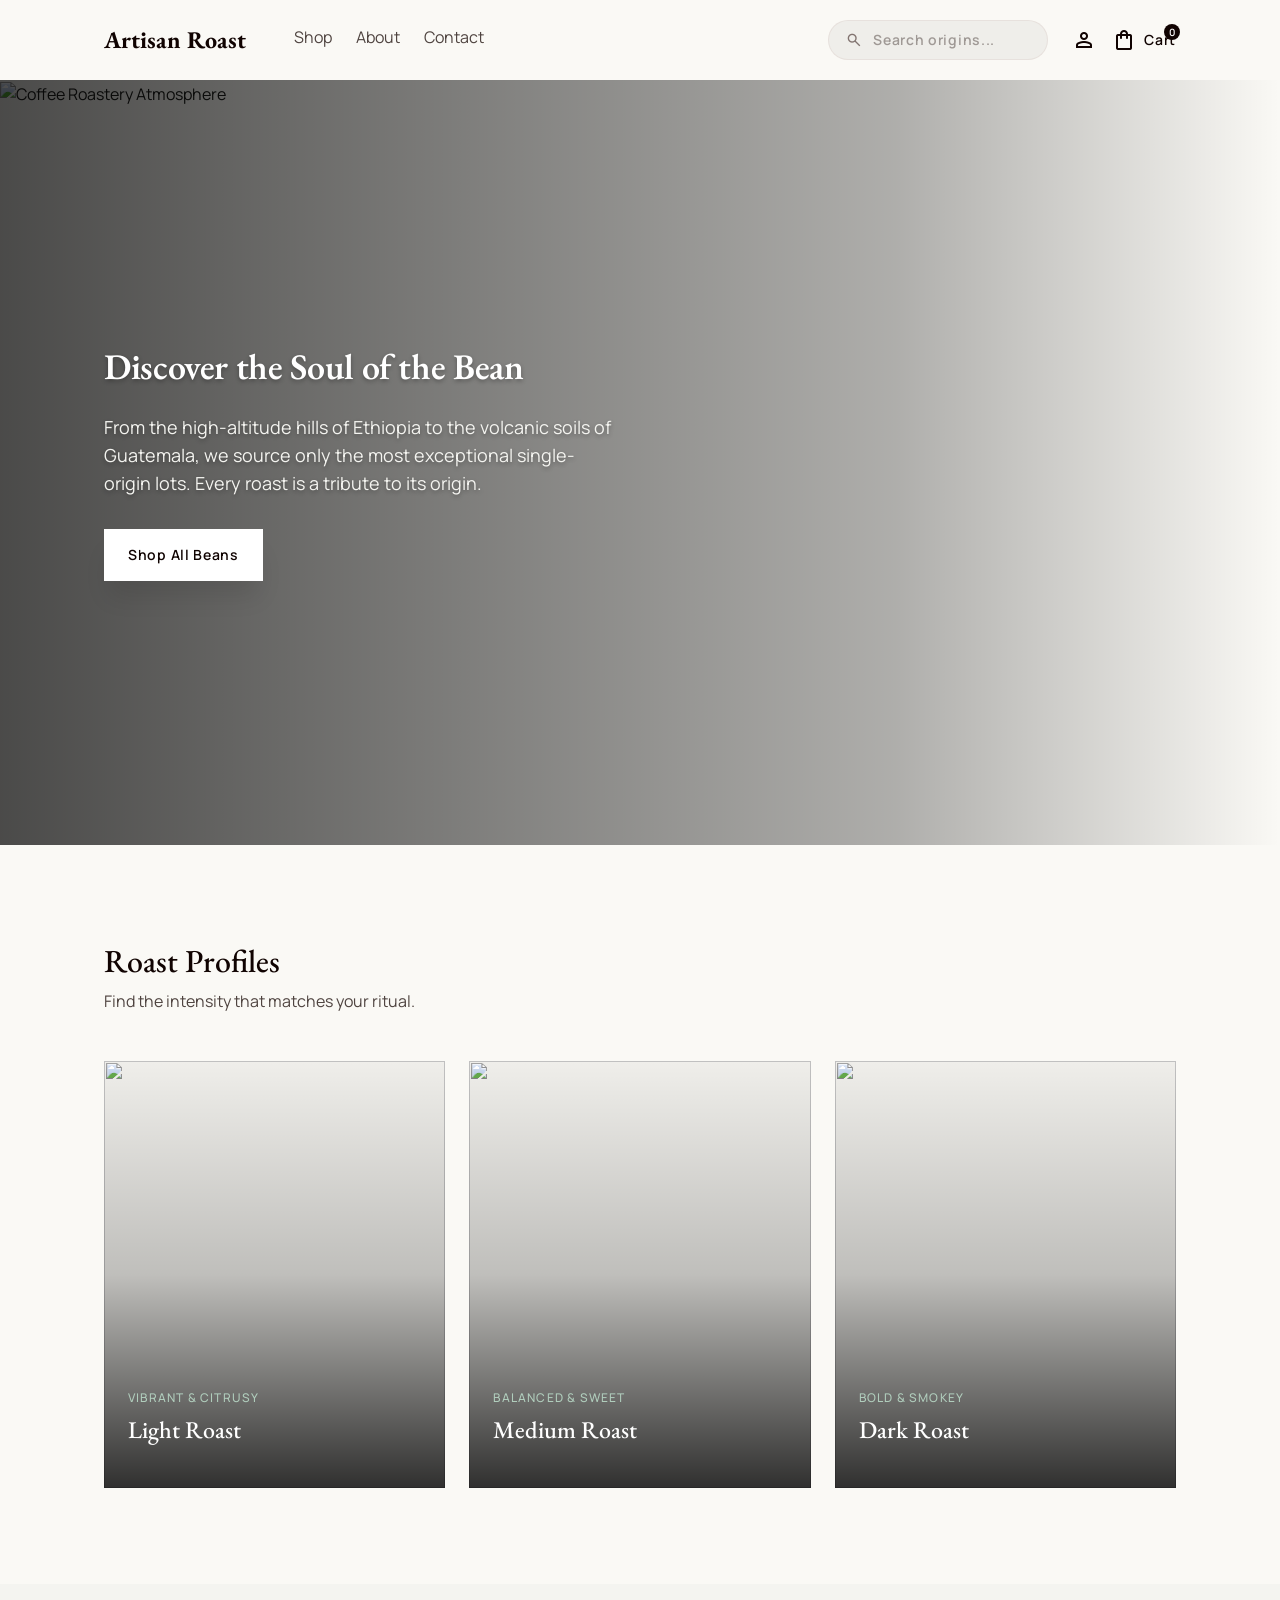
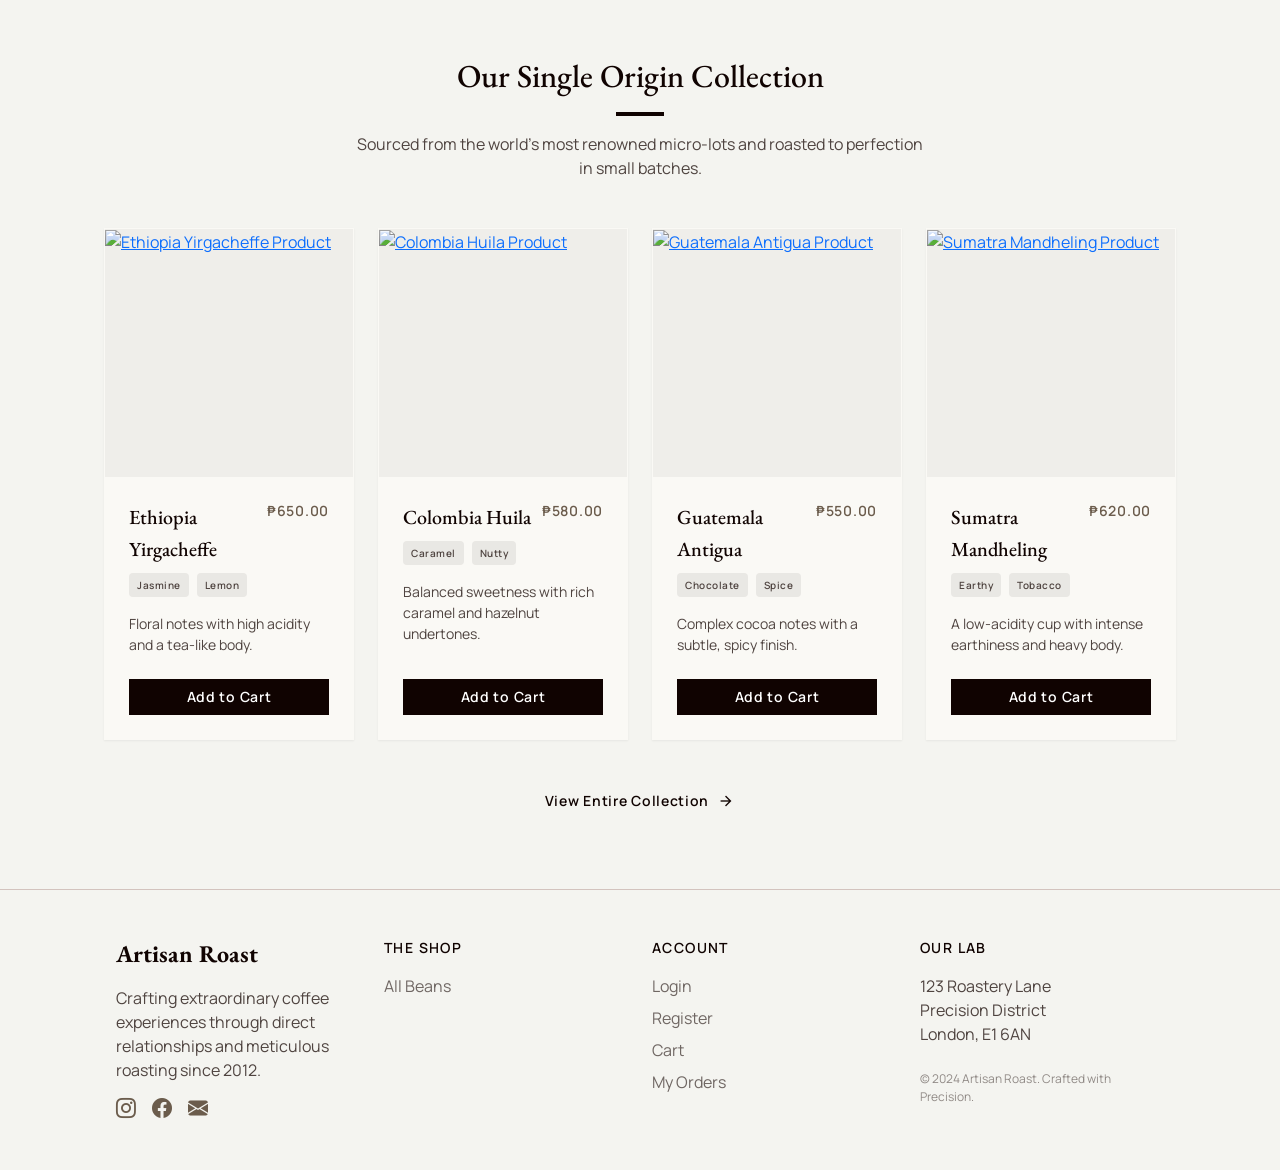
==== index.html @ 10167317 "first commit" ====
<!DOCTYPE html>
<html lang="en">

<head>
    <meta charset="utf-8" />
    <meta content="width=device-width, initial-scale=1.0" name="viewport" />
    <title>Artisan Roast | Single-Origin Precision</title>
    <!-- Bootstrap 5 -->
    <link href="https://cdn.jsdelivr.net/npm/bootstrap@5.3.3/dist/css/bootstrap.min.css" rel="stylesheet" />
    <link href="https://fonts.googleapis.com/css2?family=EB+Garamond:ital,wght@0,400..800;1,400..800&amp;family=Manrope:wght@200..800&amp;display=swap" rel="stylesheet" />
    <link href="https://fonts.googleapis.com/css2?family=Material+Symbols+Outlined:wght,FILL@100..700,0..1&amp;display=swap" rel="stylesheet" />
    <link href="https://cdn.jsdelivr.net/npm/bootstrap-icons@1.11.3/font/bootstrap-icons.min.css" rel="stylesheet" />
    <link href="index.css" rel="stylesheet" />
</head>

<body>
    <!-- TopNavBar (MVP: Shop + search + account + cart) -->
    <header id="top-nav" class="w-100">
        <nav class="d-flex justify-content-between align-items-center w-100 px-margin container-max nav-height">
            <div class="d-flex align-items-center gap-5">
                <a class="font-headline-sm fw-bold text-primary-c text-decoration-none" href="#hero">Artisan Roast</a>
                <div class="d-none d-md-flex gap-4 align-items-center">
                    <a class="nav-link-ar" href="/shop">Shop</a>
                    <a class="nav-link-ar" href="/about">About</a>
                    <a class="nav-link-ar" href="#footer">Contact</a>
                </div>
            </div>
            <div class="d-flex align-items-center gap-4">
                <form class="d-none d-md-flex align-items-center px-3 py-2 search-pill" action="/shop" method="get">
                    <span class="material-symbols-outlined text-outline icon-18">search</span>
                    <input class="font-label-md ms-2" name="q" placeholder="Search origins..." type="text" />
                </form>
                <div class="d-flex align-items-center gap-3">
                    <a class="btn p-0 border-0 material-symbols-outlined text-primary-c text-decoration-none" href="/login" aria-label="Account">person</a>
                    <a class="btn p-0 border-0 position-relative d-flex align-items-center gap-2 font-label-md text-primary-c text-decoration-none" href="/cart">
                        <span class="material-symbols-outlined">shopping_bag</span>
                        <span class="d-none d-sm-inline">Cart</span>
                        <span class="cart-badge">0</span>
                    </a>
                </div>
            </div>
        </nav>
    </header>
    <main>
        <!-- Hero Section -->
        <section class="hero" id="hero">
            <div class="hero-img">
                <img alt="Coffee Roastery Atmosphere" src="https://lh3.googleusercontent.com/aida-public/[base64]" />
                <div class="hero-overlay"></div>
            </div>
            <div class="position-relative px-margin container-max w-100 z-10">
                <div class="d-flex flex-column gap-4 maxw-42">
                    <!-- <span class="badge-pill align-self-start px-3 py-1 font-label-sm">Ethically Sourced &amp; Artfully Roasted</span> -->
                    <h1 class="font-display-lg display-mobile-md text-white hero-shadow mb-0">Discover the Soul of the Bean</h1>
                    <p class="font-body-lg text-surface-low mb-0 maxw-32 hero-shadow">
                        From the high-altitude hills of Ethiopia to the volcanic soils of Guatemala, we source only the most exceptional single-origin lots. Every roast is a tribute to its origin.
                    </p>
                    <div class="pt-2 d-flex gap-3">
                        <a class="btn-ar-light px-4 py-3 font-label-md text-decoration-none" href="/shop">Shop All Beans</a>
                    </div>
                </div>
            </div>
        </section>
        <!-- Roast Profiles (static grid; cards link to the Shop filtered by roast) -->
        <section class="py-5 my-5 bg-background px-margin container-max">
            <div class="mb-5">
                <h2 class="font-headline-md text-primary-c mb-0">Roast Profiles</h2>
                <p class="text-on-surface-variant font-body-md mt-2 mb-0">Find the intensity that matches your ritual.</p>
            </div>
            <div class="row gx-gutter g-4">
                <!-- Light Roast -->
                <div class="col-12 col-md-4">
                    <a class="cat-card text-decoration-none d-block" href="/shop?roast=light">
                        <div class="cat-img">
                            <img data-alt="A macro close-up of light brown roasted coffee beans with a smooth matte texture." src="https://lh3.googleusercontent.com/aida-public/[base64]" />
                        </div>
                        <div class="cat-overlay"></div>
                        <div class="position-absolute bottom-0 start-0 p-4 w-100">
                            <span class="text-tertiary-fixed-dim font-label-sm uppercase-wide d-block mb-2">Vibrant &amp; Citrusy</span>
                            <h3 class="text-white font-headline-sm mb-3">Light Roast</h3>
                            <div class="cat-underline"></div>
                        </div>
                    </a>
                </div>
                <!-- Medium Roast -->
                <div class="col-12 col-md-4">
                    <a class="cat-card text-decoration-none d-block" href="/shop?roast=medium">
                        <div class="cat-img">
                            <img data-alt="Medium-dark coffee beans piled elegantly in a ceramic bowl." src="https://lh3.googleusercontent.com/aida-public/[base64]" />
                        </div>
                        <div class="cat-overlay"></div>
                        <div class="position-absolute bottom-0 start-0 p-4 w-100">
                            <span class="text-tertiary-fixed-dim font-label-sm uppercase-wide d-block mb-2">Balanced &amp; Sweet</span>
                            <h3 class="text-white font-headline-sm mb-3">Medium Roast</h3>
                            <div class="cat-underline"></div>
                        </div>
                    </a>
                </div>
                <!-- Dark Roast -->
                <div class="col-12 col-md-4">
                    <a class="cat-card text-decoration-none d-block" href="/shop?roast=dark">
                        <div class="cat-img">
                            <img data-alt="Deep dark, oily coffee beans in a professional metal scoop." src="https://lh3.googleusercontent.com/aida-public/[base64]" />
                        </div>
                        <div class="cat-overlay"></div>
                        <div class="position-absolute bottom-0 start-0 p-4 w-100">
                            <span class="text-tertiary-fixed-dim font-label-sm uppercase-wide d-block mb-2">Bold &amp; Smokey</span>
                            <h3 class="text-white font-headline-sm mb-3">Dark Roast</h3>
                            <div class="cat-underline"></div>
                        </div>
                    </a>
                </div>
            </div>
        </section>
        <!-- Featured Products Section -->
        <section class="py-5 bg-surface-container-low">
            <div class="px-margin container-max py-4">
                <div class="text-center mb-5">
                    <h2 class="font-headline-md text-primary-c">Our Single Origin Collection</h2>
                    <div class="mx-auto my-3 divider-accent"></div>
                    <p class="mx-auto text-on-surface-variant font-body-md maxw-36">Sourced from the world's most renowned micro-lots and roasted to perfection in small batches.</p>
                </div>
                <div class="row gx-gutter g-4">
                    <!-- Card 1 -->
                    <div class="col-12 col-sm-6 col-lg-3">
                        <div class="product-card">
                            <a class="product-img d-block" href="/product/ethiopia-yirgacheffe">
                                <img alt="Ethiopia Yirgacheffe Product" src="https://lh3.googleusercontent.com/aida-public/[base64]" />
                                <!-- <div class="position-absolute top-0 start-0 m-3">
                                    <span class="bg-tertiary-fixed text-on-tertiary-fixed font-label-sm badge-tag px-3 py-1">New Release</span>
                                </div> -->
                            </a>
                            <div class="p-4 d-flex flex-column flex-grow-1">
                                <div class="d-flex justify-content-between align-items-start mb-2">
                                    <h3 class="font-headline-sm text-primary-c mb-0 product-title">Ethiopia Yirgacheffe</h3>
                                    <span class="font-label-md text-secondary-c">₱650.00</span>
                                </div>
                                <div class="d-flex gap-2 mb-3">
                                    <span class="chip font-label-md">Jasmine</span>
                                    <span class="chip font-label-md">Lemon</span>
                                </div>
                                <p class="small text-on-surface-variant mb-4 flex-grow-1">Floral notes with high acidity and a tea-like body.</p>
                                <button class="btn-ar-primary w-100 py-2 font-label-md">Add to Cart</button>
                            </div>
                        </div>
                    </div>
                    <!-- Card 2 -->
                    <div class="col-12 col-sm-6 col-lg-3">
                        <div class="product-card">
                            <a class="product-img d-block" href="/product/colombia-huila">
                                <img alt="Colombia Huila Product" src="https://lh3.googleusercontent.com/aida-public/[base64]" />
                            </a>
                            <div class="p-4 d-flex flex-column flex-grow-1">
                                <div class="d-flex justify-content-between align-items-start mb-2">
                                    <h3 class="font-headline-sm text-primary-c mb-0 product-title">Colombia Huila</h3>
                                    <span class="font-label-md text-secondary-c">₱580.00</span>
                                </div>
                                <div class="d-flex gap-2 mb-3">
                                    <span class="chip font-label-md">Caramel</span>
                                    <span class="chip font-label-md">Nutty</span>
                                </div>
                                <p class="small text-on-surface-variant mb-4 flex-grow-1">Balanced sweetness with rich caramel and hazelnut undertones.</p>
                                <button class="btn-ar-primary w-100 py-2 font-label-md">Add to Cart</button>
                            </div>
                        </div>
                    </div>
                    <!-- Card 3 -->
                    <div class="col-12 col-sm-6 col-lg-3">
                        <div class="product-card">
                            <a class="product-img d-block" href="/product/guatemala-antigua">
                                <img alt="Guatemala Antigua Product" src="https://lh3.googleusercontent.com/aida-public/[base64]" />
                            </a>
                            <div class="p-4 d-flex flex-column flex-grow-1">
                                <div class="d-flex justify-content-between align-items-start mb-2">
                                    <h3 class="font-headline-sm text-primary-c mb-0 product-title">Guatemala Antigua</h3>
                                    <span class="font-label-md text-secondary-c">₱550.00</span>
                                </div>
                                <div class="d-flex gap-2 mb-3">
                                    <span class="chip font-label-md">Chocolate</span>
                                    <span class="chip font-label-md">Spice</span>
                                </div>
                                <p class="small text-on-surface-variant mb-4 flex-grow-1">Complex cocoa notes with a subtle, spicy finish.</p>
                                <button class="btn-ar-primary w-100 py-2 font-label-md">Add to Cart</button>
                            </div>
                        </div>
                    </div>
                    <!-- Card 4 -->
                    <div class="col-12 col-sm-6 col-lg-3">
                        <div class="product-card">
                            <a class="product-img d-block" href="/product/sumatra-mandheling">
                                <img alt="Sumatra Mandheling Product" src="https://lh3.googleusercontent.com/aida-public/[base64]" />
                                <!-- <div class="position-absolute top-0 start-0 m-3">
                                    <span class="bg-primary-c text-on-primary font-label-sm badge-tag px-3 py-1">Editor's Pick</span>
                                </div> -->
                            </a>
                            <div class="p-4 d-flex flex-column flex-grow-1">
                                <div class="d-flex justify-content-between align-items-start mb-2">
                                    <h3 class="font-headline-sm text-primary-c mb-0 product-title">Sumatra Mandheling</h3>
                                    <span class="font-label-md text-secondary-c">₱620.00</span>
                                </div>
                                <div class="d-flex gap-2 mb-3">
                                    <span class="chip font-label-md">Earthy</span>
                                    <span class="chip font-label-md">Tobacco</span>
                                </div>
                                <p class="small text-on-surface-variant mb-4 flex-grow-1">A low-acidity cup with intense earthiness and heavy body.</p>
                                <button class="btn-ar-primary w-100 py-2 font-label-md">Add to Cart</button>
                            </div>
                        </div>
                    </div>
                </div>
                <div class="mt-5 text-center">
                    <a class="link-underline-ar font-label-md" href="/shop">
                        View Entire Collection
                        <span class="material-symbols-outlined icon-18">arrow_forward</span>
                    </a>
                </div>
            </div>
        </section>
    </main>
    <!-- Footer (MVP: only links that map to real pages) -->
    <footer class="footer w-100 py-5" id="footer">
        <div class="row gx-gutter g-4 px-margin container-max">
            <div class="col-12 col-md-3">
                <a class="font-headline-sm text-primary-c d-block fw-bold text-decoration-none" href="/">Artisan Roast</a>
                <p class="text-on-surface-variant font-body-md small mt-3">
                    Crafting extraordinary coffee experiences through direct relationships and meticulous roasting since 2012.
                </p>
                <div class="d-flex gap-3">
                    <a class="social-link" href="https://www.instagram.com/artisanroast" target="_blank" rel="noopener" aria-label="Instagram"><i class="bi bi-instagram"></i></a>
                    <a class="social-link" href="https://www.facebook.com/artisanroast" target="_blank" rel="noopener" aria-label="Facebook"><i class="bi bi-facebook"></i></a>
                    <a class="social-link" href="mailto:hello@artisanroast.coffee" aria-label="Email us"><i class="bi bi-envelope-fill"></i></a>
                </div>
            </div>
            <div class="col-12 col-md-3">
                <h4 class="font-label-md text-primary-c uppercase-wide">The Shop</h4>
                <ul class="list-unstyled d-flex flex-column gap-2 mt-3">
                    <li><a class="footer-link underline" href="/shop">All Beans</a></li>
                </ul>
            </div>
            <div class="col-12 col-md-3">
                <h4 class="font-label-md text-primary-c uppercase-wide">Account</h4>
                <ul class="list-unstyled d-flex flex-column gap-2 mt-3">
                    <li><a class="footer-link" href="/login">Login</a></li>
                    <li><a class="footer-link" href="/register">Register</a></li>
                    <li><a class="footer-link" href="/cart">Cart</a></li>
                    <li><a class="footer-link" href="/account/orders">My Orders</a></li>
                </ul>
            </div>
            <div class="col-12 col-md-3">
                <h4 class="font-label-md text-primary-c uppercase-wide">Our Lab</h4>
                <p class="text-on-surface-variant font-body-md small mt-3">
                    123 Roastery Lane<br />
                    Precision District<br />
                    London, E1 6AN
                </p>
                <div class="pt-2">
                    <p class="text-on-surface-variant copyright">© 2024 Artisan Roast. Crafted with Precision.</p>
                </div>
            </div>
        </div>
    </footer>
    <script src="https://cdn.jsdelivr.net/npm/bootstrap@5.3.3/dist/js/bootstrap.bundle.min.js"></script>
    <script>
    // Scroll interaction for the TopAppBar
    window.addEventListener('scroll', () => {
        const header = document.getElementById('top-nav');
        if (window.scrollY > 50) {
            header.classList.add('scrolled');
        } else {
            header.classList.remove('scrolled');
        }
    });

    // Add to cart micro-interaction
    document.querySelectorAll('button').forEach(btn => {
        if (btn.innerText.trim() === 'Add to Cart') {
            btn.addEventListener('click', () => {
                const originalText = btn.innerText;
                btn.innerText = 'Added!';
                btn.style.backgroundColor = 'var(--secondary)';
                setTimeout(() => {
                    btn.innerText = originalText;
                    btn.style.backgroundColor = '';
                }, 2000);
            });
        }
    });
    </script>
</body>

</html>
---- index.css ----
:root {
    --surface-dim: #dbdad6;
    --inverse-primary: #e3bfb2;
    --on-surface-variant: #4f4440;
    --primary-container: #2e1a12;
    --on-secondary: #ffffff;
    --primary-fixed: #ffdbce;
    --tertiary: #000904;
    --on-surface: #1b1c1a;
    --surface-container-highest: #e3e2df;
    --background: #faf9f5;
    --error: #ba1a1a;
    --tertiary-fixed: #ccead8;
    --outline: #827470;
    --on-primary: #ffffff;
    --tertiary-fixed-dim: #b0cdbc;
    --secondary-fixed-dim: #d7c3b0;
    --surface-variant: #e3e2df;
    --primary: #100301;
    --outline-variant: #d3c3be;
    --on-background: #1b1c1a;
    --secondary: #6b5c4c;
    --on-tertiary: #ffffff;
    --surface-container-lowest: #ffffff;
    --primary-fixed-dim: #e3bfb2;
    --surface-container-low: #f4f4f0;
    --surface-container: #efeeea;
    --secondary-fixed: #f4dfcb;
    --surface-bright: #faf9f5;
    --on-tertiary-fixed: #062015;
    --surface-container-high: #e9e8e4;
    --secondary-container: #f4dfcb;
    --inverse-surface: #2f312e;
    --on-primary-container: #9f8074;
    --tertiary-container: #092419;
    --on-primary-fixed: #2a170f;
    --surface: #faf9f5;

    --gutter: 24px;
    --container-max: 1200px;
    --margin-desktop: 64px;
    --margin-mobile: 20px;
}

html { scroll-behavior: smooth; }

body {
    background-color: var(--background);
    color: var(--on-background);
    font-family: 'Manrope', sans-serif;
    -webkit-font-smoothing: antialiased;
}

/* ---- Type scale ---- */
.font-display-lg {
    font-family: 'EB Garamond', serif;
    font-size: 48px; line-height: 56px;
    letter-spacing: -0.02em; font-weight: 600;
}
.font-headline-md {
    font-family: 'EB Garamond', serif;
    font-size: 32px; line-height: 40px; font-weight: 500;
}
.font-headline-sm {
    font-family: 'EB Garamond', serif;
    font-size: 24px; line-height: 32px; font-weight: 500;
}
.font-body-lg {
    font-family: 'Manrope', sans-serif;
    font-size: 18px; line-height: 28px; font-weight: 400;
}
.font-body-md {
    font-family: 'Manrope', sans-serif;
    font-size: 16px; line-height: 24px; font-weight: 400;
}
.font-label-md {
    font-family: 'Manrope', sans-serif;
    font-size: 14px; line-height: 20px;
    letter-spacing: 0.05em; font-weight: 600;
}
.font-label-sm {
    font-family: 'Manrope', sans-serif;
    font-size: 12px; line-height: 16px; font-weight: 500;
}
@media (min-width: 768px) {
    .font-display-lg.display-mobile-md {
        font-size: 36px; line-height: 44px; letter-spacing: -0.01em;
    }
}

/* ---- Color helpers ---- */
.text-primary-c { color: var(--primary) !important; }
.text-on-primary { color: var(--on-primary) !important; }
.text-on-primary-container { color: var(--on-primary-container) !important; }
.text-secondary-c { color: var(--secondary) !important; }
.text-on-surface-variant { color: var(--on-surface-variant) !important; }
.text-tertiary-fixed { color: var(--tertiary-fixed) !important; }
.text-tertiary-fixed-dim { color: var(--tertiary-fixed-dim) !important; }
.text-on-tertiary-fixed { color: var(--on-tertiary-fixed) !important; }
.text-outline { color: var(--outline) !important; }
.text-surface-low { color: var(--surface-container-low) !important; }

.bg-background { background-color: var(--background) !important; }
.bg-primary-c { background-color: var(--primary) !important; }
.bg-surface-container { background-color: var(--surface-container) !important; }
.bg-surface-container-low { background-color: var(--surface-container-low) !important; }
.bg-surface-container-lowest { background-color: var(--surface-container-lowest) !important; }
.bg-surface-container-high { background-color: var(--surface-container-high) !important; }
.bg-tertiary-fixed { background-color: var(--tertiary-fixed) !important; }

.border-outline-variant { border-color: var(--outline-variant) !important; }

/* ---- Layout tokens ---- */
.container-max {
    max-width: var(--container-max);
    margin-left: auto;
    margin-right: auto;
}
.px-margin {
    padding-left: var(--margin-mobile);
    padding-right: var(--margin-mobile);
}
@media (min-width: 768px) {
    .px-margin {
        padding-left: var(--margin-desktop);
        padding-right: var(--margin-desktop);
    }
}
.gx-gutter { --bs-gutter-x: var(--gutter); --bs-gutter-y: var(--gutter); }

.hero-shadow { text-shadow: 0 2px 4px rgba(0,0,0,0.3); }

/* ---- Nav ---- */
.nav-link-ar {
    color: var(--on-surface-variant);
    text-decoration: none;
    font-size: 16px;
    padding-bottom: 4px;
    border-bottom: 2px solid transparent;   /* reserve space so text never shifts */
    transition: color .2s ease, border-color .2s ease;
}
.nav-link-ar:hover {
    color: var(--primary);
    border-bottom-color: var(--primary);    /* underline appears on hover */
}
.nav-link-ar.active {
    color: var(--primary);
    font-weight: 700;
    border-bottom-color: var(--primary);    /* underline stays for the current page */
}
.search-pill {
    background: var(--surface-container);
    border: 1px solid rgba(211,195,190,0.3);
    border-radius: 999px;
}
.search-pill input { background: transparent; border: none; outline: none; width: 10rem; }
.search-pill input::placeholder { color: rgba(79,68,64,0.5); }

.cart-badge {
    position: absolute; top: -4px; right: -4px;
    background: var(--primary); color: var(--on-primary);
    font-size: 10px; width: 16px; height: 16px;
    border-radius: 999px;
    display: flex; align-items: center; justify-content: center;
}

#top-nav {
    position: sticky; top: 0; z-index: 1050;
    background: var(--background);
    transition: all .3s ease;
}
#top-nav.scrolled {
    background: rgba(250,249,245,0.95);
    backdrop-filter: blur(12px);
    box-shadow: 0 1px 2px rgba(0,0,0,.08);
}

/* ---- Buttons ---- */
.btn-ar-primary {
    background: var(--primary); color: var(--on-primary);
    border: none; border-radius: 0;
    transition: background-color .2s ease;
}
.btn-ar-primary:hover { background: var(--primary-container); color: var(--on-primary); }
.btn-ar-light {
    background: var(--surface-container-lowest); color: var(--primary);
    border: none; border-radius: 0;
    box-shadow: 0 20px 25px -5px rgba(0,0,0,.1);
    transition: transform .2s ease, background-color .2s ease;
}
.btn-ar-light:hover { background: #fff; color: var(--primary); transform: translateY(-2px); }
.btn-ar-outline-light {
    border: 1px solid rgba(255,255,255,0.5); color: #fff;
    background: transparent; border-radius: 0;
    backdrop-filter: blur(4px);
    transition: background-color .2s ease;
}
.btn-ar-outline-light:hover { background: rgba(255,255,255,0.1); color: #fff; }
.btn-circle {
    width: 48px; height: 48px; border-radius: 999px;
    border: 1px solid var(--outline-variant);
    background: transparent; color: var(--on-background);
    display: flex; align-items: center; justify-content: center;
    transition: all .3s ease;
}
.btn-circle:hover { background: var(--primary); color: #fff; }

.badge-pill {
    background: rgba(204,234,216,0.2);
    border: 1px solid rgba(204,234,216,0.3);
    color: var(--tertiary-fixed);
    border-radius: 999px;
    backdrop-filter: blur(4px);
}
.badge-tag {
    border-radius: 999px;
    text-transform: uppercase;
    letter-spacing: 0.1em;
    font-size: 10px;
}
.chip {
    font-size: 10px;
    background: var(--surface-container-high);
    color: var(--on-surface-variant);
    border-radius: 4px;
    padding: 2px 8px;
}

/* ---- Hero ---- */
.hero { position: relative; height: 85vh; overflow: hidden; display: flex; align-items: center; }
.hero-img { position: absolute; inset: 0; }
.hero-img img { width: 100%; height: 100%; object-fit: cover; }
.hero-overlay {
    position: absolute; inset: 0;
    background: linear-gradient(to right, rgba(0,0,0,0.7), rgba(0,0,0,0.3) 70%, transparent);
}

/* ---- Category cards ---- */
.cat-card { position: relative; aspect-ratio: 4/5; overflow: hidden; background: var(--surface-container); cursor: pointer; }
.cat-card .cat-img { position: absolute; inset: 0; transition: transform .7s ease; }
.cat-card .cat-img img { width: 100%; height: 100%; object-fit: cover; filter: grayscale(20%); transition: filter .5s ease; }
.cat-card:hover .cat-img { transform: scale(1.1); }
.cat-card:hover .cat-img img { filter: grayscale(0); }
.cat-overlay {
    position: absolute; inset: 0;
    background: linear-gradient(to top, rgba(0,0,0,0.8), rgba(0,0,0,0.2) 50%, transparent);
}
.cat-underline { height: 2px; width: 0; background: #fff; transition: width .5s ease; }
.cat-card:hover .cat-underline { width: 100%; }

/* ---- Product cards ---- */
.product-card {
    background: var(--background);
    display: flex; flex-direction: column; height: 100%;
    border: 1px solid transparent;
    box-shadow: 0 1px 2px rgba(0,0,0,.06);
    transition: all .3s ease;
}
.product-card:hover { border-color: var(--outline-variant); box-shadow: 0 10px 15px -3px rgba(0,0,0,.1); }
.product-img { position: relative; aspect-ratio: 1/1; overflow: hidden; background: var(--surface-container); }
.product-img img { width: 100%; height: 100%; object-fit: cover; transition: transform .5s ease; }
.product-card:hover .product-img img { transform: scale(1.05); }

.dot-active { width: 32px; height: 4px; background: var(--primary); }
.dot { width: 8px; height: 4px; background: var(--outline-variant); }

.link-underline-ar {
    color: var(--primary); text-decoration: none;
    border-bottom: 2px solid transparent;   /* hidden until hover */
    padding-bottom: 4px;
    display: inline-flex; align-items: center; gap: 8px;
    transition: gap .3s ease, border-color .2s ease;
}
.link-underline-ar:hover { gap: 16px; color: var(--primary); border-bottom-color: var(--primary); }

/* ---- Newsletter ---- */
.newsletter { background: var(--primary); color: var(--on-primary); position: relative; overflow: hidden; }
.newsletter-pattern { position: absolute; inset: 0; opacity: .1; pointer-events: none; }
.newsletter-pattern .grid {
    display: grid; grid-template-columns: repeat(6, 1fr); gap: 16px;
    transform: rotate(12deg) translateY(-80px);
}
.newsletter-pattern .dot-circle { aspect-ratio: 1/1; background: #fff; border-radius: 999px; }
.newsletter input {
    background: rgba(255,255,255,0.1);
    border: 1px solid rgba(255,255,255,0.2);
    color: #fff; outline: none;
}
.newsletter input::placeholder { color: rgba(255,255,255,0.5); }
.newsletter input:focus { border-color: transparent; box-shadow: 0 0 0 2px rgba(255,255,255,0.3); }

/* ---- Footer ---- */
.footer { background: var(--surface-container-low); border-top: 1px solid var(--outline-variant); }
.footer-link { color: var(--on-surface-variant); text-decoration: none; opacity: .8; transition: opacity .2s ease, color .2s ease; }
.footer-link:hover { color: var(--primary); opacity: 1; }
.footer-link.underline { text-decoration: none; }
.footer-link.underline:hover { text-decoration: underline; text-decoration-color: var(--secondary); }
.social-link { color: var(--secondary); transition: color .2s ease; font-size: 1.25rem; line-height: 1; }
.social-link:hover { color: var(--primary); }

.material-symbols-outlined { vertical-align: middle; }
.uppercase-wide { text-transform: uppercase; letter-spacing: 0.1em; }

/* ---- Misc layout helpers (moved out of inline styles) ---- */
.nav-height { height: 80px; }
.icon-18 { font-size: 18px; }
.z-10 { z-index: 10; }
.maxw-42 { max-width: 42rem; }
.maxw-36 { max-width: 36rem; }
.maxw-32 { max-width: 32rem; }
.divider-accent { width: 48px; height: 4px; background: var(--primary); }
.product-title { font-size: 20px; }
.copyright { font-size: 12px; opacity: .6; }

/* ---- Auth pages (login / register) ---- */
.auth-wrap {
    min-height: calc(100vh - 80px);
    display: flex; align-items: center; justify-content: center;
    background: var(--surface-container-low);
    padding: 48px 0;
}
.auth-card {
    width: 100%; max-width: 28rem;
    background: var(--surface-container-lowest);
    border: 1px solid var(--outline-variant);
    box-shadow: 0 10px 15px -3px rgba(0,0,0,.08);
    padding: 40px;
}
.ar-field { display: flex; flex-direction: column; gap: 6px; }
.ar-label {
    font-family: 'Manrope', sans-serif;
    font-size: 14px; font-weight: 600; letter-spacing: 0.05em;
    color: var(--on-surface-variant);
}
.ar-input {
    width: 100%;
    background: var(--surface-container);
    border: 1px solid var(--outline-variant);
    border-radius: 0;
    padding: 12px 14px;
    font-family: 'Manrope', sans-serif;
    font-size: 16px;
    color: var(--on-surface);
    outline: none;
    transition: border-color .2s ease, box-shadow .2s ease;
}
.ar-input::placeholder { color: rgba(79,68,64,0.5); }
.ar-input:focus {
    border-color: var(--primary);
    box-shadow: 0 0 0 2px rgba(16,3,1,0.12);
}
.auth-divider {
    width: 48px; height: 4px; background: var(--primary);
    margin: 12px 0 4px;
}
.auth-alt-link { color: var(--primary); font-weight: 600; text-decoration: underline; text-decoration-color: var(--secondary); }
.auth-alt-link:hover { color: var(--primary-container); }
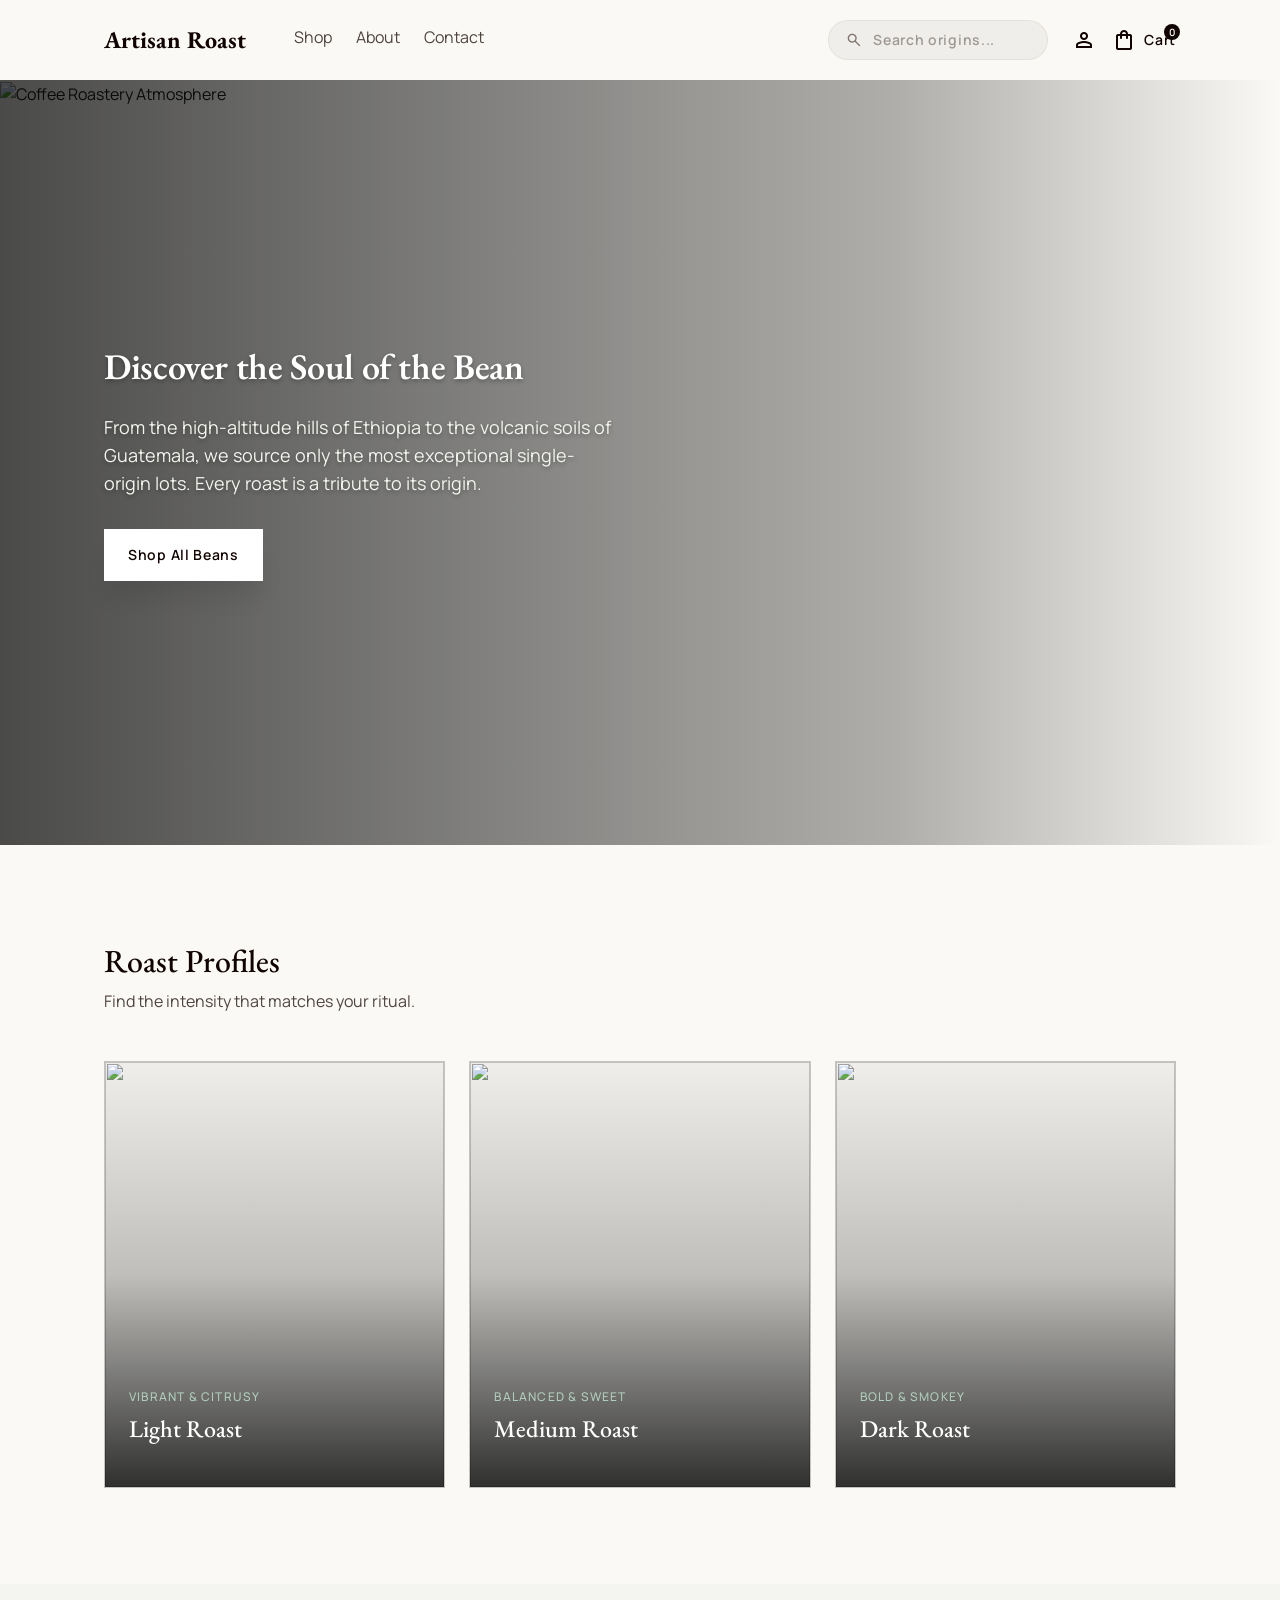
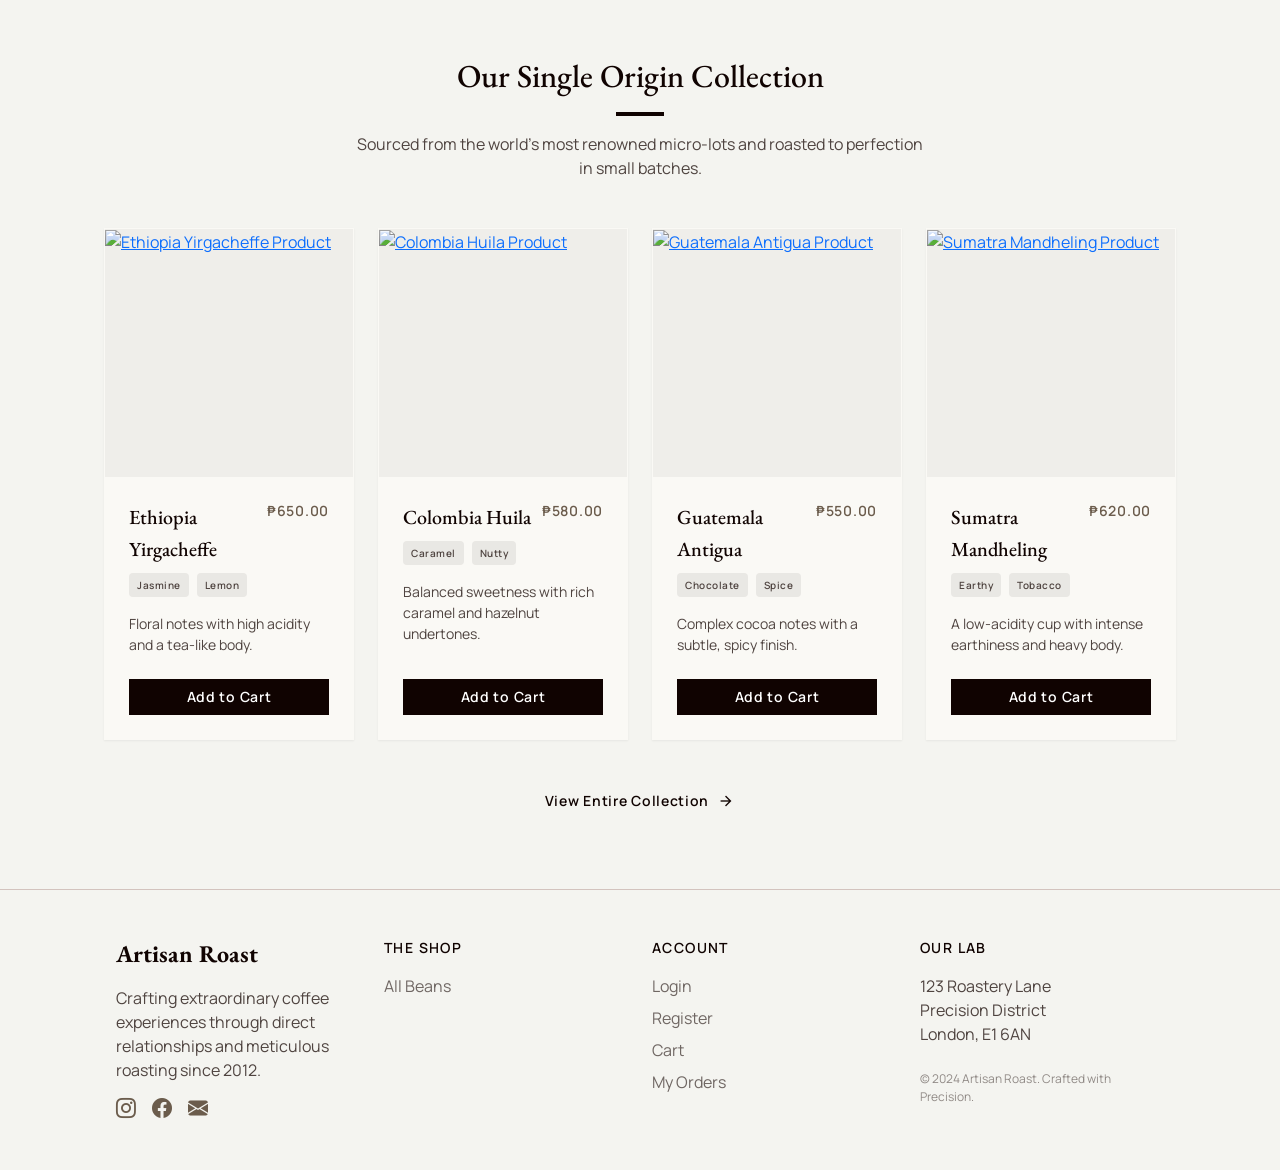
==== commit 816433c7: "added card and navbar class" ====
--- a/index.html
+++ b/index.html
@@ -16,7 +16,7 @@
 <body>
     <!-- TopNavBar (MVP: Shop + search + account + cart) -->
     <header id="top-nav" class="w-100">
-        <nav class="d-flex justify-content-between align-items-center w-100 px-margin container-max nav-height">
+        <nav class="navbar d-flex justify-content-between align-items-center w-100 px-margin container-max nav-height">
             <div class="d-flex align-items-center gap-5">
                 <a class="font-headline-sm fw-bold text-primary-c text-decoration-none" href="#hero">Artisan Roast</a>
                 <div class="d-none d-md-flex gap-4 align-items-center">
@@ -70,7 +70,7 @@
             <div class="row gx-gutter g-4">
                 <!-- Light Roast -->
                 <div class="col-12 col-md-4">
-                    <a class="cat-card text-decoration-none d-block" href="/shop?roast=light">
+                    <a class="cat-card card text-decoration-none d-block" href="/shop?roast=light">
                         <div class="cat-img">
                             <img data-alt="A macro close-up of light brown roasted coffee beans with a smooth matte texture." src="https://lh3.googleusercontent.com/aida-public/[base64]" />
                         </div>
@@ -84,7 +84,7 @@
                 </div>
                 <!-- Medium Roast -->
                 <div class="col-12 col-md-4">
-                    <a class="cat-card text-decoration-none d-block" href="/shop?roast=medium">
+                    <a class="cat-card card text-decoration-none d-block" href="/shop?roast=medium">
                         <div class="cat-img">
                             <img data-alt="Medium-dark coffee beans piled elegantly in a ceramic bowl." src="https://lh3.googleusercontent.com/aida-public/[base64]" />
                         </div>
@@ -98,7 +98,7 @@
                 </div>
                 <!-- Dark Roast -->
                 <div class="col-12 col-md-4">
-                    <a class="cat-card text-decoration-none d-block" href="/shop?roast=dark">
+                    <a class="cat-card card text-decoration-none d-block" href="/shop?roast=dark">
                         <div class="cat-img">
                             <img data-alt="Deep dark, oily coffee beans in a professional metal scoop." src="https://lh3.googleusercontent.com/aida-public/[base64]" />
                         </div>
@@ -123,7 +123,7 @@
                 <div class="row gx-gutter g-4">
                     <!-- Card 1 -->
                     <div class="col-12 col-sm-6 col-lg-3">
-                        <div class="product-card">
+                        <div class="product-card card">
                             <a class="product-img d-block" href="/product/ethiopia-yirgacheffe">
                                 <img alt="Ethiopia Yirgacheffe Product" src="https://lh3.googleusercontent.com/aida-public/[base64]" />
                                 <!-- <div class="position-absolute top-0 start-0 m-3">
@@ -146,7 +146,7 @@
                     </div>
                     <!-- Card 2 -->
                     <div class="col-12 col-sm-6 col-lg-3">
-                        <div class="product-card">
+                        <div class="product-card card">
                             <a class="product-img d-block" href="/product/colombia-huila">
                                 <img alt="Colombia Huila Product" src="https://lh3.googleusercontent.com/aida-public/[base64]" />
                             </a>
@@ -166,7 +166,7 @@
                     </div>
                     <!-- Card 3 -->
                     <div class="col-12 col-sm-6 col-lg-3">
-                        <div class="product-card">
+                        <div class="product-card card">
                             <a class="product-img d-block" href="/product/guatemala-antigua">
                                 <img alt="Guatemala Antigua Product" src="https://lh3.googleusercontent.com/aida-public/[base64]" />
                             </a>
@@ -186,7 +186,7 @@
                     </div>
                     <!-- Card 4 -->
                     <div class="col-12 col-sm-6 col-lg-3">
-                        <div class="product-card">
+                        <div class="product-card card">
                             <a class="product-img d-block" href="/product/sumatra-mandheling">
                                 <img alt="Sumatra Mandheling Product" src="https://lh3.googleusercontent.com/aida-public/[base64]" />
                                 <!-- <div class="position-absolute top-0 start-0 m-3">
--- a/index.css
+++ b/index.css
@@ -236,7 +236,7 @@
 }
 
 /* ---- Category cards ---- */
-.cat-card { position: relative; aspect-ratio: 4/5; overflow: hidden; background: var(--surface-container); cursor: pointer; }
+.cat-card { position: relative; aspect-ratio: 4/5; overflow: hidden; background: var(--surface-container); cursor: pointer; border-radius: 0; }
 .cat-card .cat-img { position: absolute; inset: 0; transition: transform .7s ease; }
 .cat-card .cat-img img { width: 100%; height: 100%; object-fit: cover; filter: grayscale(20%); transition: filter .5s ease; }
 .cat-card:hover .cat-img { transform: scale(1.1); }
@@ -253,6 +253,7 @@
     background: var(--background);
     display: flex; flex-direction: column; height: 100%;
     border: 1px solid transparent;
+    border-radius: 0;   /* keep square corners despite Bootstrap .card defaults */
     box-shadow: 0 1px 2px rgba(0,0,0,.06);
     transition: all .3s ease;
 }
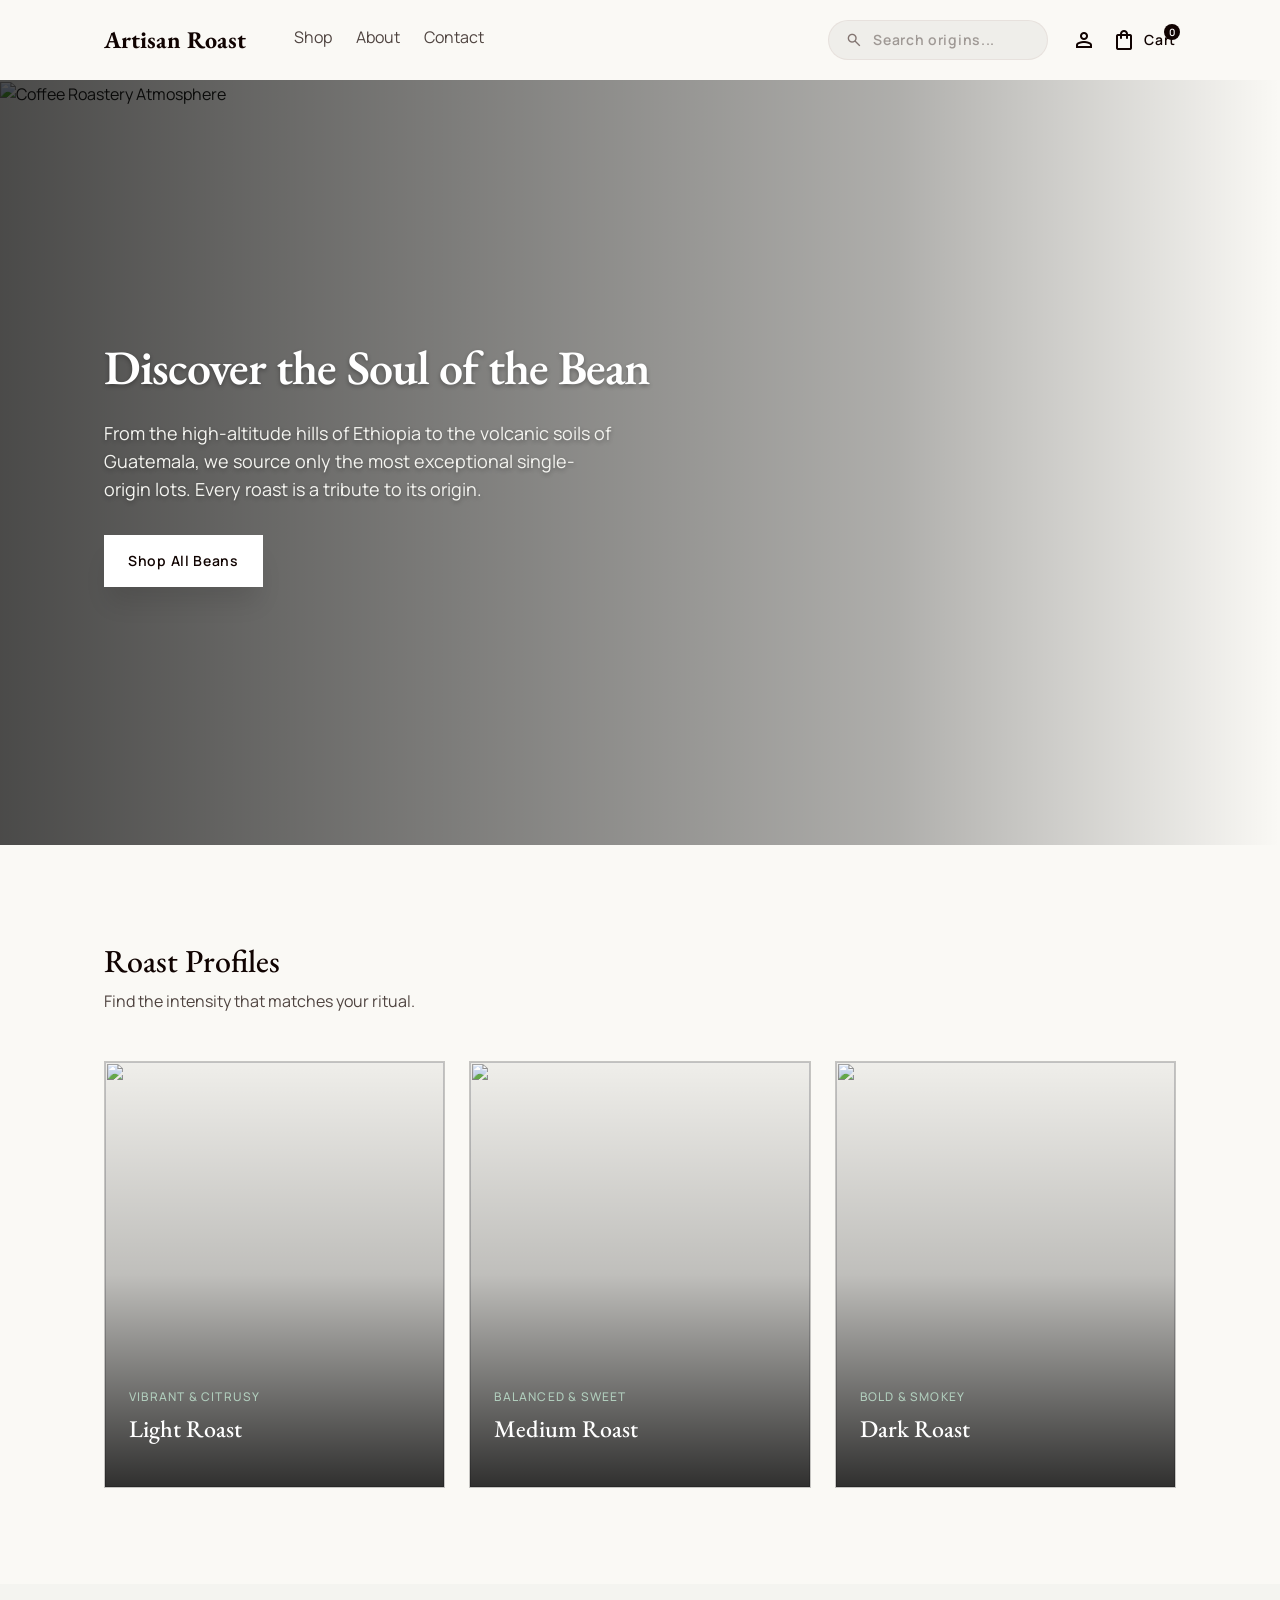
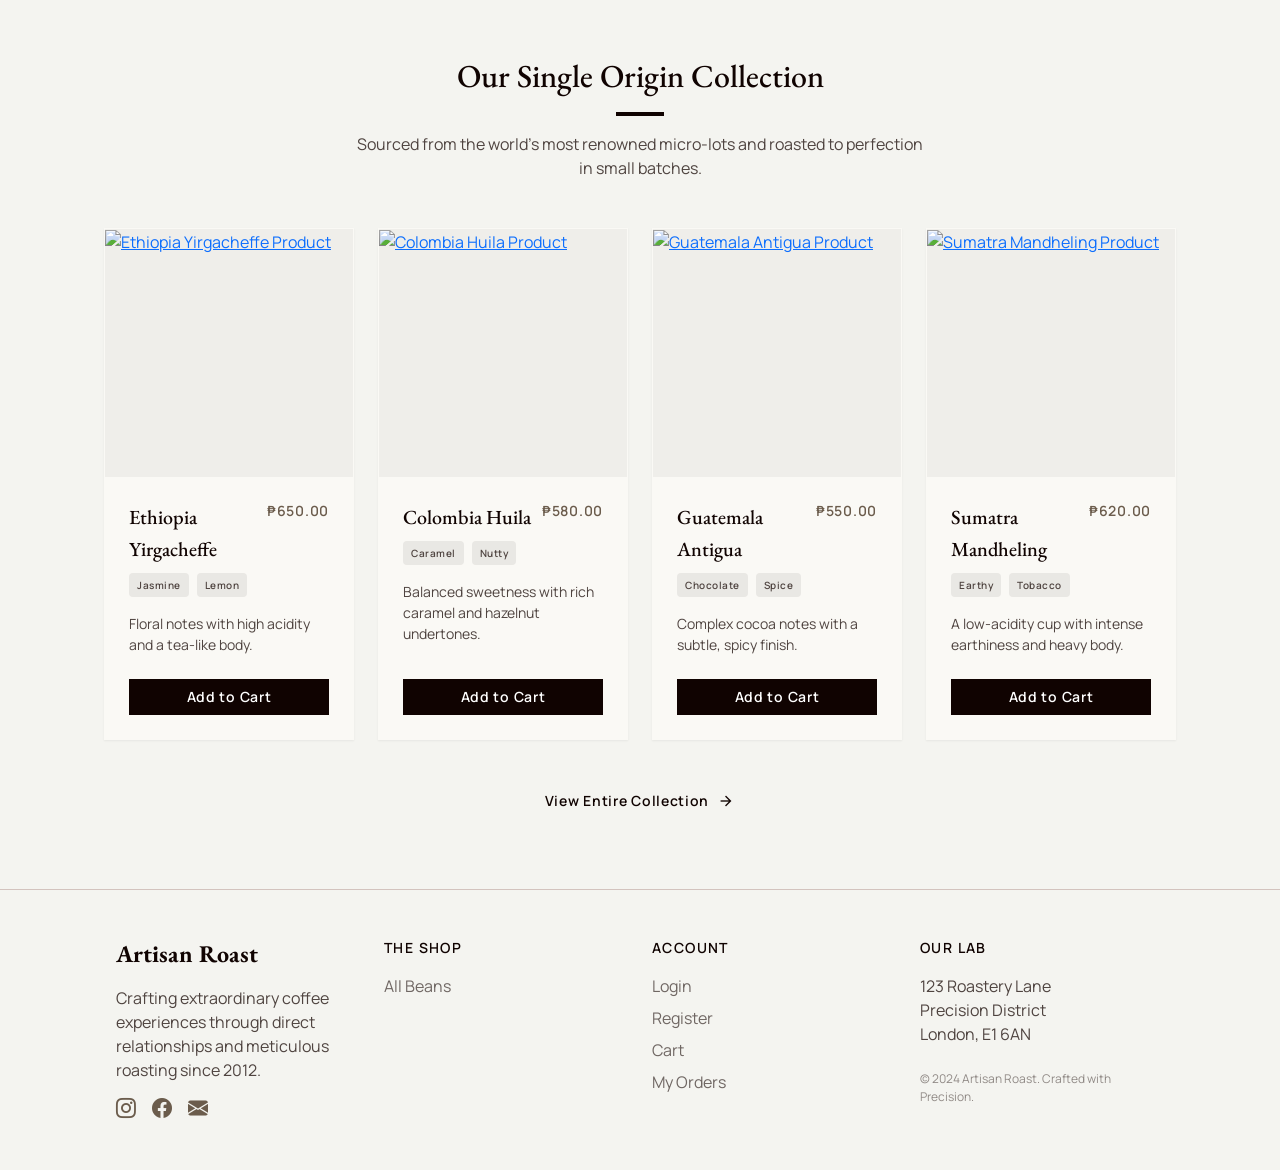
==== commit 500166c4: "navbar mobile responsiveness" ====
--- a/index.html
+++ b/index.html
@@ -38,8 +38,21 @@
                         <span class="cart-badge">0</span>
                     </a>
                 </div>
+                <button class="btn p-0 border-0 d-md-none material-symbols-outlined text-primary-c" type="button" data-bs-toggle="collapse" data-bs-target="#mobileMenu" aria-controls="mobileMenu" aria-expanded="false" aria-label="Toggle menu">menu</button>
             </div>
         </nav>
+        <!-- Mobile menu (revealed by the hamburger below md) -->
+        <div class="collapse d-md-none" id="mobileMenu">
+            <div class="px-margin py-3 d-flex flex-column gap-3 mobile-menu">
+                <a class="nav-link-ar" href="/shop">Shop</a>
+                <a class="nav-link-ar" href="/about">About</a>
+                <a class="nav-link-ar" href="#footer">Contact</a>
+                <form class="d-flex align-items-center px-3 py-2 search-pill" action="/shop" method="get">
+                    <span class="material-symbols-outlined text-outline icon-18">search</span>
+                    <input class="font-label-md ms-2" name="q" placeholder="Search origins..." type="text" />
+                </form>
+            </div>
+        </div>
     </header>
     <main>
         <!-- Hero Section -->
--- a/index.css
+++ b/index.css
@@ -82,7 +82,8 @@
     font-family: 'Manrope', sans-serif;
     font-size: 12px; line-height: 16px; font-weight: 500;
 }
-@media (min-width: 768px) {
+/* Full size on desktop (48px base); step down to 36px on mobile */
+@media (max-width: 767.98px) {
     .font-display-lg.display-mobile-md {
         font-size: 36px; line-height: 44px; letter-spacing: -0.01em;
     }
@@ -299,6 +300,11 @@
 .social-link { color: var(--secondary); transition: color .2s ease; font-size: 1.25rem; line-height: 1; }
 .social-link:hover { color: var(--primary); }
 
+/* ---- Mobile menu (collapse panel shown under the navbar on small screens) ---- */
+.mobile-menu { border-top: 1px solid var(--outline-variant); }
+.mobile-menu .search-pill { width: 100%; }
+.mobile-menu .search-pill input { width: 100%; flex: 1 1 auto; }
+
 .material-symbols-outlined { vertical-align: middle; }
 .uppercase-wide { text-transform: uppercase; letter-spacing: 0.1em; }
 
